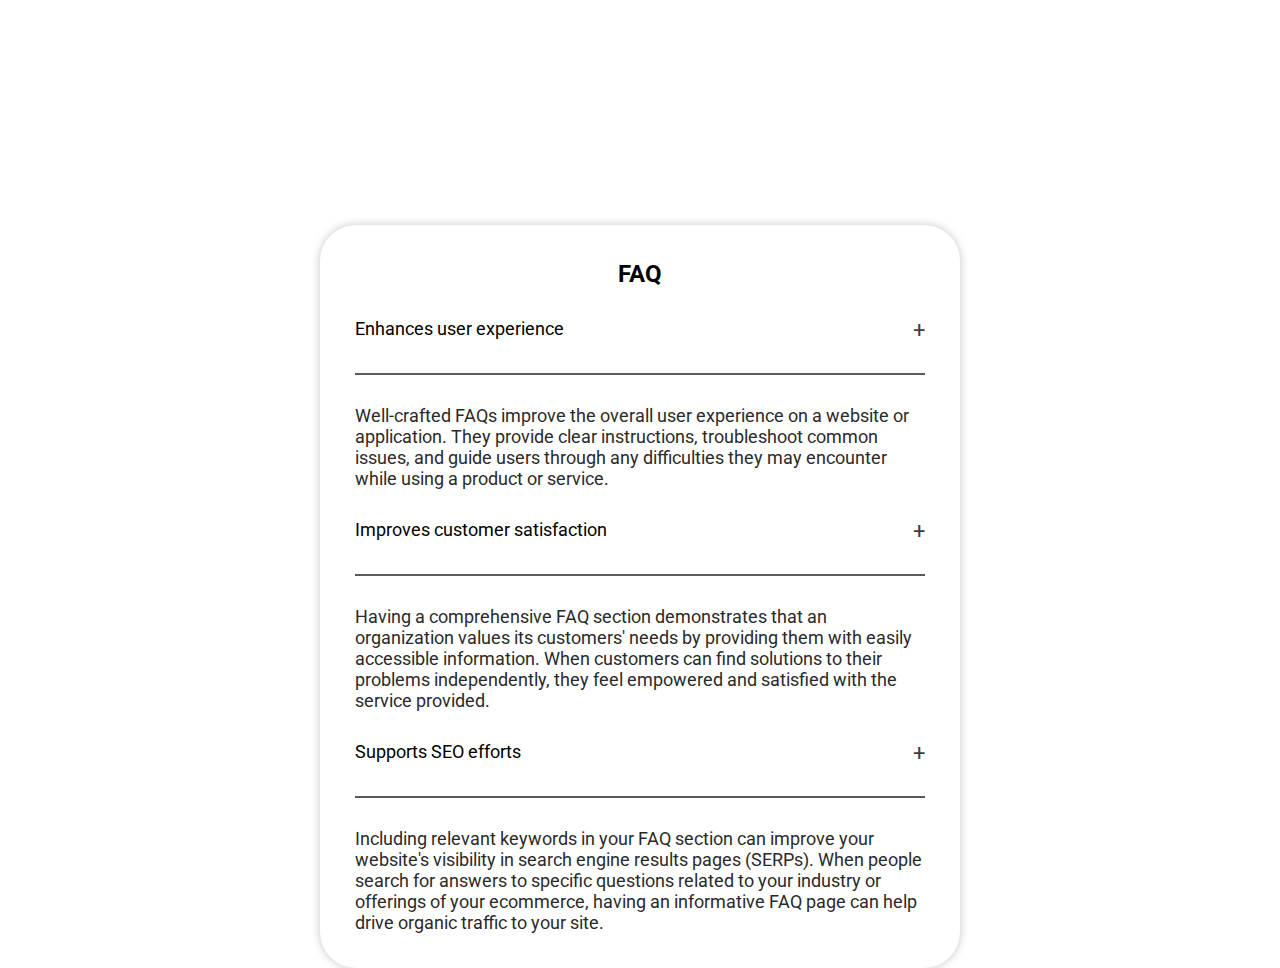
==== DOM-project-3/index.html @ 271bd049 "not working markup" ====
<!DOCTYPE html>
<html lang="en">
  <head>
    <meta charset="UTF-8" />
    <meta name="viewport" content="width=device-width, initial-scale=1.0" />
    <link rel="preconnect" href="https://fonts.googleapis.com" />
    <link rel="preconnect" href="https://fonts.gstatic.com" crossorigin />
    <link
      href="https://fonts.googleapis.com/css2?family=Roboto:ital,wght@0,100;0,300;0,400;0,500;0,700;0,900;1,100;1,300;1,400;1,500;1,700;1,900&display=swap"
      rel="stylesheet"
    />
    <link rel="stylesheet" href="style.css" />
    <script src="script.js" defer></script>
    <title>Document</title>
  </head>
  <body>
    <div id="faq">
      <div class="title">FAQ</div>
      <div id="bar">
        <div id="bar-cover">
          <div id="bar-title bar-btn">Enhances user experience</div>
          <button id="bar-btn">+</button>
        </div>
        <div id="bar-content">
          Well-crafted FAQs improve the overall user experience on a website or
          application. They provide clear instructions, troubleshoot common
          issues, and guide users through any difficulties they may encounter
          while using a product or service.
        </div>
      </div>
      <div id="bar">
        <div id="bar-cover">
          <div id="bar-title bar-btn">Improves customer satisfaction</div>
          <button id="bar-btn">+</button>
        </div>

        <div id="bar-content">
          Having a comprehensive FAQ section demonstrates that an organization
          values its customers' needs by providing them with easily accessible
          information. When customers can find solutions to their problems
          independently, they feel empowered and satisfied with the service
          provided.
        </div>
      </div>
      <div id="bar">
        <div id="bar-cover">
          <div id="bar-title bar-btn">Supports SEO efforts</div>
          <button id="bar-btn">+</button>
        </div>

        <div id="bar-content">
          Including relevant keywords in your FAQ section can improve your
          website's visibility in search engine results pages (SERPs). When
          people search for answers to specific questions related to your
          industry or offerings of your ecommerce, having an informative FAQ
          page can help drive organic traffic to your site.
        </div>
      </div>
    </div>
  </body>
</html>
---- DOM-project-3/style.css ----
* {
  margin: 0;
  padding: 0;
  box-sizing: border-box;
  font-family: "Roboto";
  font-size: 18px;
}

body {
  width: 100vw;
  height: 100vh;
}

#faq {
  width: 50%;
  padding: 35px;
  border-radius: 2rem;
  box-shadow: 0 0 10px 0 #0000003a;
  position: relative;
  top: 25%;
  left: 25%;
}

.title {
  font-size: 24px;
  font-weight: bold;
  text-align: center;
}

button {
  border: none;
  background-color: white;
  font-size: 22px;
  color: rgb(62, 62, 62);
  padding-bottom: 30px;
  cursor: pointer;
}

#bar-cover {
  display: flex;
  justify-content: space-between;
  background-color: white;
  border-bottom: 2px #2a2a2ac4 solid;
  margin: 30px 0;
  z-index: 1;
  cursor: pointer;
}

#bar-title {
  margin: 30px 0 10px 0;
  color: #2a2a2a;
}

#bar-content {
  color: #2a2a2a;
}


/*  */

.hide{
    display: none;
}
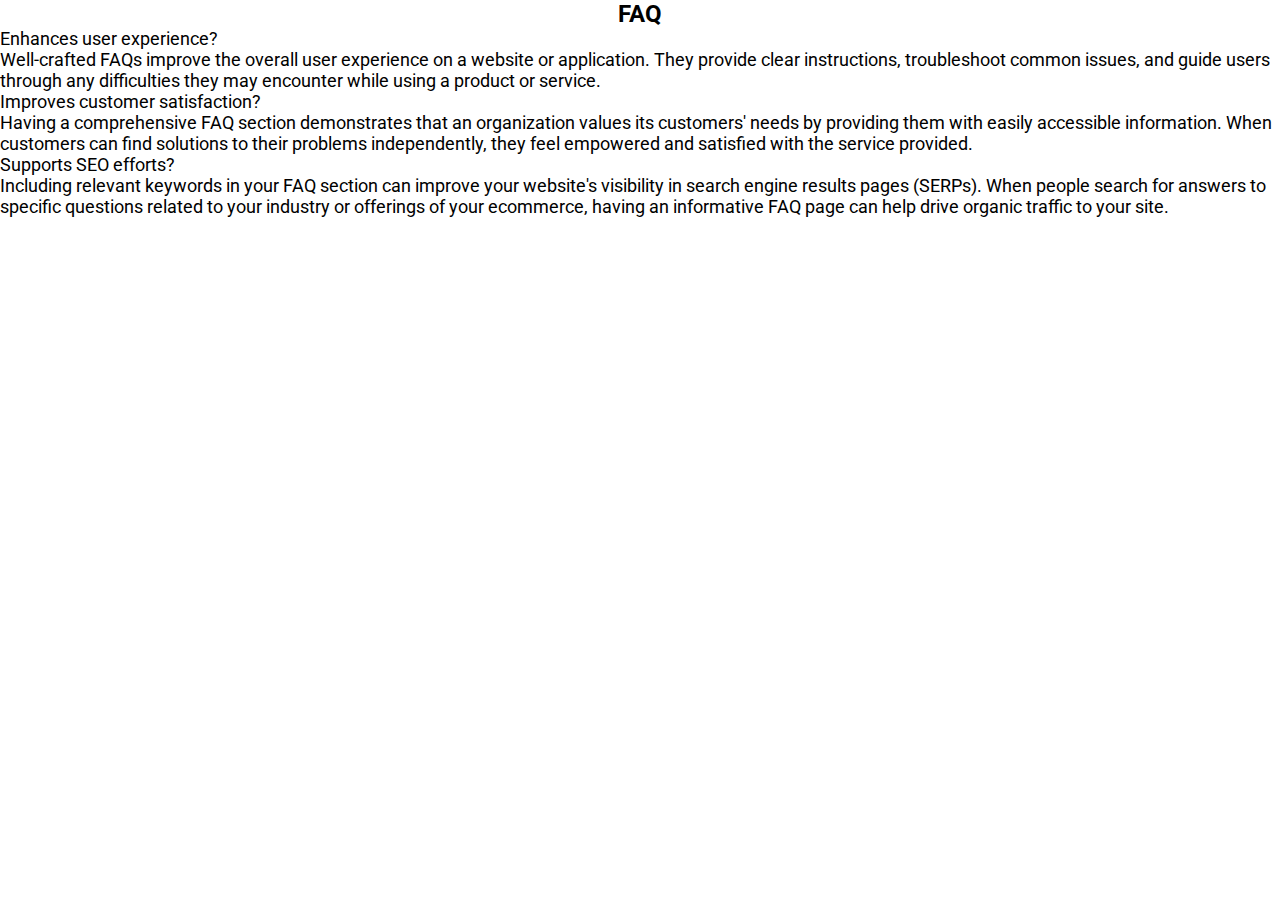
==== commit a5a75909: "changed markup draft, id to classes and their names" ====
--- a/DOM-project-3/index.html
+++ b/DOM-project-3/index.html
@@ -14,27 +14,22 @@
     <title>Document</title>
   </head>
   <body>
-    <div id="faq">
-      <div class="title">FAQ</div>
-      <div id="bar">
-        <div id="bar-cover">
-          <div id="bar-title bar-btn">Enhances user experience</div>
-          <button id="bar-btn">+</button>
-        </div>
-        <div id="bar-content">
+    <div class="accordian">
+      <h2 class="title">FAQ</h2>
+      <div class="content-container">
+        <div class="question">Enhances user experience?</div>
+
+        <div class="answer">
           Well-crafted FAQs improve the overall user experience on a website or
           application. They provide clear instructions, troubleshoot common
           issues, and guide users through any difficulties they may encounter
           while using a product or service.
         </div>
       </div>
-      <div id="bar">
-        <div id="bar-cover">
-          <div id="bar-title bar-btn">Improves customer satisfaction</div>
-          <button id="bar-btn">+</button>
-        </div>
+      <div class="content-container">
+        <div class="question">Improves customer satisfaction?</div>
 
-        <div id="bar-content">
+        <div class="answer">
           Having a comprehensive FAQ section demonstrates that an organization
           values its customers' needs by providing them with easily accessible
           information. When customers can find solutions to their problems
@@ -42,13 +37,10 @@
           provided.
         </div>
       </div>
-      <div id="bar">
-        <div id="bar-cover">
-          <div id="bar-title bar-btn">Supports SEO efforts</div>
-          <button id="bar-btn">+</button>
-        </div>
+      <div class="content-container">
+        <div class="question">Supports SEO efforts?</div>
 
-        <div id="bar-content">
+        <div class="answer">
           Including relevant keywords in your FAQ section can improve your
           website's visibility in search engine results pages (SERPs). When
           people search for answers to specific questions related to your
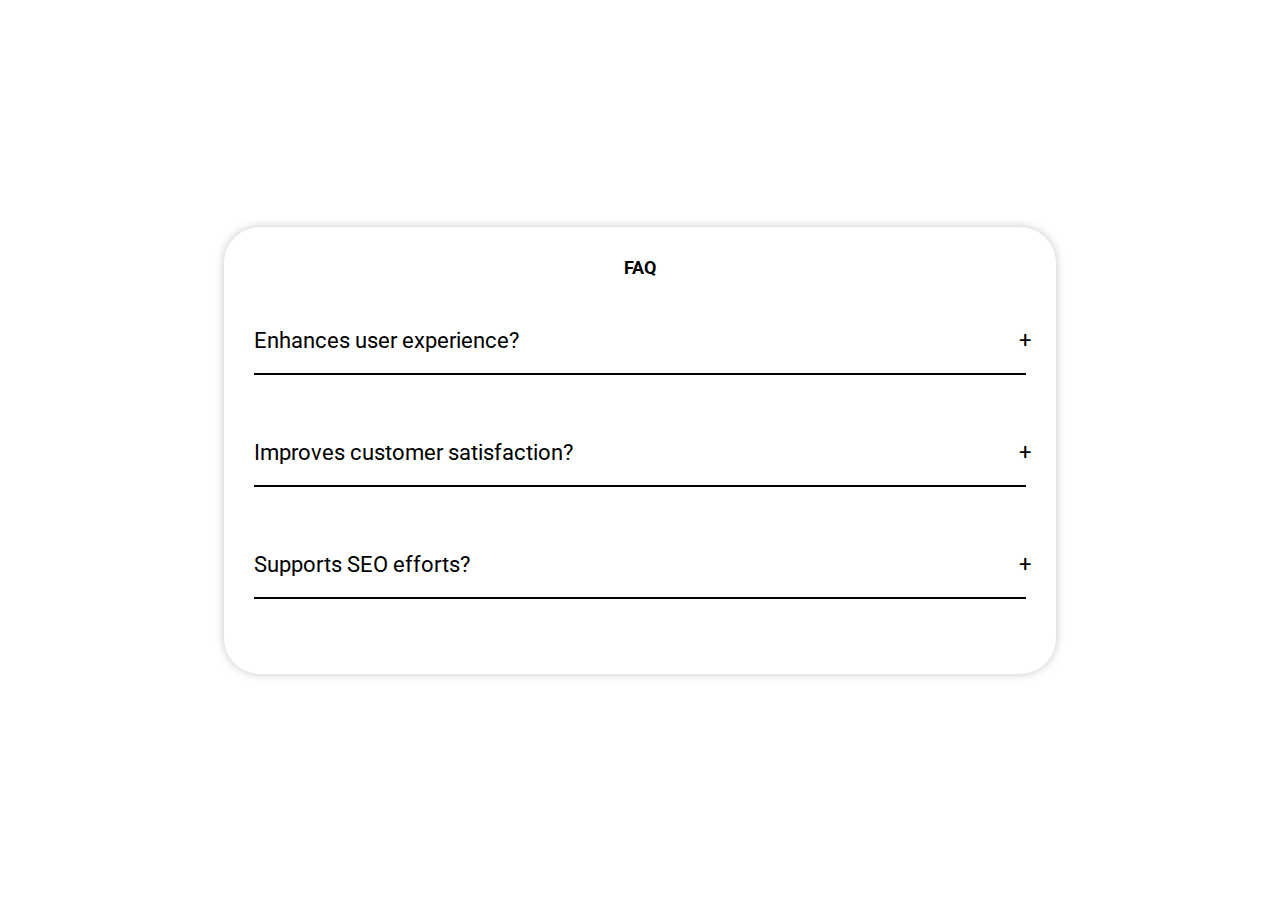
==== commit 2e122f57: "fixed type with accordion class" ====
--- a/DOM-project-3/index.html
+++ b/DOM-project-3/index.html
@@ -14,7 +14,7 @@
     <title>Document</title>
   </head>
   <body>
-    <div class="accordian">
+    <div class="accordion">
       <h2 class="title">FAQ</h2>
       <div class="content-container">
         <div class="question">Enhances user experience?</div>
--- a/DOM-project-3/style.css
+++ b/DOM-project-3/style.css
@@ -7,59 +7,65 @@
 }
 
 body {
-  width: 100vw;
+  background-image: url("https://os-taxi.ru/wp-content/uploads/2021/09/voprosy-agregatoram.jpg");
+  background-position: center;
+  background-repeat: no-repeat;
+  background-size: cover;
   height: 100vh;
+  display: flex;
+  justify-content: center;
+  align-items: center;
 }
 
-#faq {
-  width: 50%;
-  padding: 35px;
+.accordion {
+  width: 65%;
+  padding: 30px;
   border-radius: 2rem;
+  background-color: #ffffff;
   box-shadow: 0 0 10px 0 #0000003a;
-  position: relative;
-  top: 25%;
-  left: 25%;
 }
 
-.title {
-  font-size: 24px;
-  font-weight: bold;
+.accordion .title {
   text-align: center;
+  margin-bottom: 30px;
 }
 
-button {
-  border: none;
+
+.accordion .content-container {
   background-color: white;
-  font-size: 22px;
-  color: rgb(62, 62, 62);
-  padding-bottom: 30px;
-  cursor: pointer;
-}
-
-#bar-cover {
-  display: flex;
-  justify-content: space-between;
-  background-color: white;
-  border-bottom: 2px #2a2a2ac4 solid;
-  margin: 30px 0;
+  margin-bottom: 30px;
   z-index: 1;
   cursor: pointer;
 }
 
-#bar-title {
-  margin: 30px 0 10px 0;
-  color: #2a2a2a;
+.question {
+    border-bottom: 2px black solid;
+    padding: 20px 0;
+    font-size: 22px;
+    cursor: pointer;
+
+    position: relative;
 }
 
-#bar-content {
-  color: #2a2a2a;
+.question::after{
+    content: '+';
+    position: absolute;
+    right: -5px;
 }
 
+.content-container .answer {
+    padding-top: 15px;
+    font-size: 22px;
+    line-height: 1.5;
+    width: 100%;
+
+    height: 0px;
+    overflow: hidden;
+    transition: .5s;
+}
 
 /*  */
 
-.hide{
-    display: none;
+.hide {
+  display: none;
 }
-
-
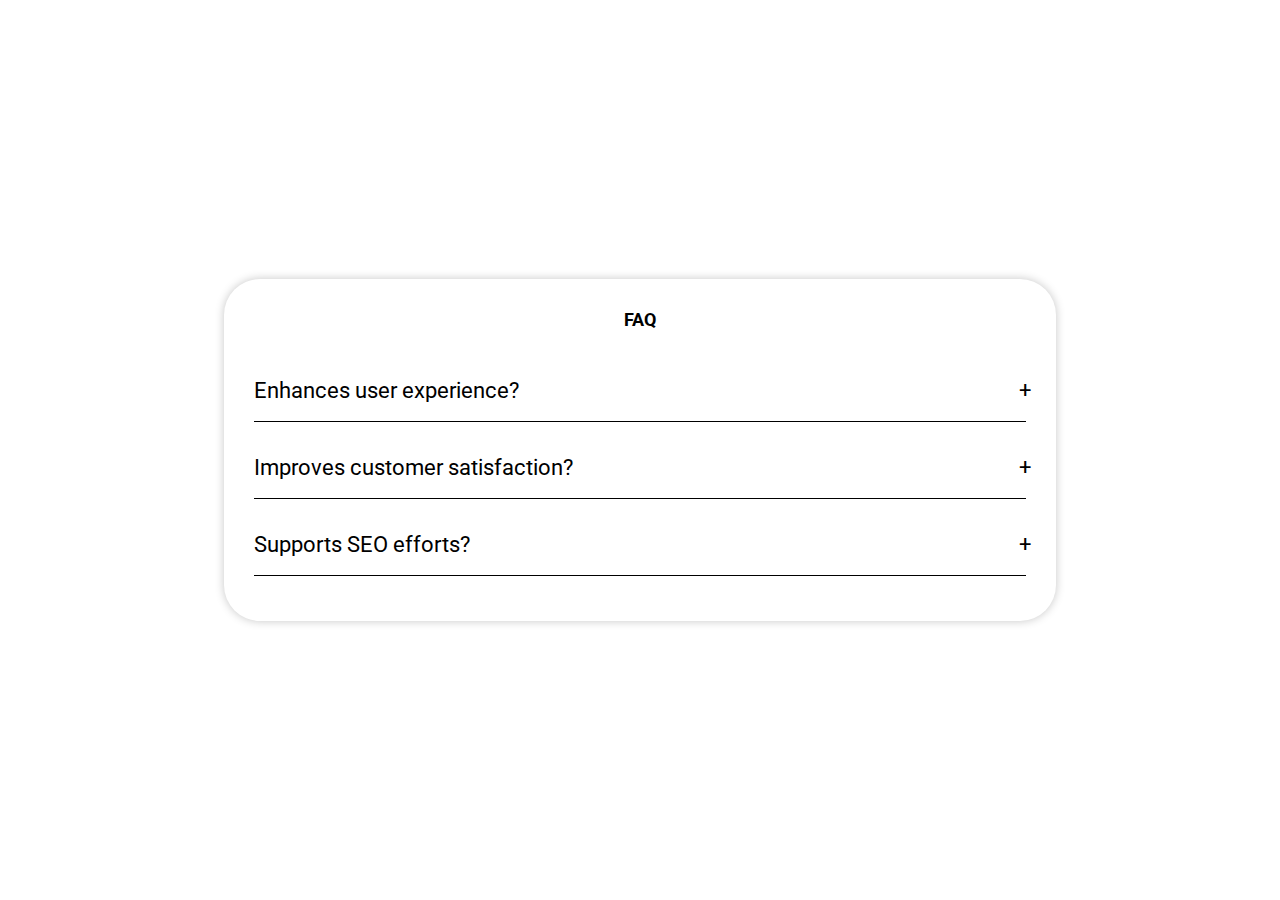
==== commit afa720d4: "integrated js file and add class into css" ====
--- a/DOM-project-3/index.html
+++ b/DOM-project-3/index.html
@@ -9,16 +9,15 @@
       href="https://fonts.googleapis.com/css2?family=Roboto:ital,wght@0,100;0,300;0,400;0,500;0,700;0,900;1,100;1,300;1,400;1,500;1,700;1,900&display=swap"
       rel="stylesheet"
     />
+    <script src="script.js" defer></script>
     <link rel="stylesheet" href="style.css" />
-    <script src="script.js" defer></script>
     <title>Document</title>
   </head>
   <body>
     <div class="accordion">
-      <h2 class="title">FAQ</h2>
+      <h2 class="accordion-title">FAQ</h2>
       <div class="content-container">
         <div class="question">Enhances user experience?</div>
-
         <div class="answer">
           Well-crafted FAQs improve the overall user experience on a website or
           application. They provide clear instructions, troubleshoot common
@@ -26,9 +25,9 @@
           while using a product or service.
         </div>
       </div>
+
       <div class="content-container">
         <div class="question">Improves customer satisfaction?</div>
-
         <div class="answer">
           Having a comprehensive FAQ section demonstrates that an organization
           values its customers' needs by providing them with easily accessible
@@ -37,9 +36,9 @@
           provided.
         </div>
       </div>
+
       <div class="content-container">
         <div class="question">Supports SEO efforts?</div>
-
         <div class="answer">
           Including relevant keywords in your FAQ section can improve your
           website's visibility in search engine results pages (SERPs). When
--- a/DOM-project-3/style.css
+++ b/DOM-project-3/style.css
@@ -25,47 +25,39 @@
   box-shadow: 0 0 10px 0 #0000003a;
 }
 
-.accordion .title {
+.accordion .accordion-title {
+  margin-bottom: 30px;
   text-align: center;
-  margin-bottom: 30px;
 }
 
+.accordion .content-container .question {
+  padding: 18px 0;
+  font-size: 22px;
+  cursor: pointer;
+  border-bottom: 1px #000000 solid;
 
-.accordion .content-container {
-  background-color: white;
-  margin-bottom: 30px;
-  z-index: 1;
-  cursor: pointer;
+  position: relative;
 }
 
-.question {
-    border-bottom: 2px black solid;
-    padding: 20px 0;
-    font-size: 22px;
-    cursor: pointer;
-
-    position: relative;
+.accordion .content-container .question::after {
+  content: "+";
+  position: absolute;
+  right: -5px;
 }
 
-.question::after{
-    content: '+';
-    position: absolute;
-    right: -5px;
+.accordion .content-container .answer {
+  padding-top: 15px;
+  font-size: 22px;
+  line-height: 1.5;
+  width: 100%;
+
+  height: 0px;
+  overflow: hidden;
+  transition: 0.5s;
 }
 
-.content-container .answer {
-    padding-top: 15px;
-    font-size: 22px;
-    line-height: 1.5;
-    width: 100%;
+/* Javascript Styling Link */
 
-    height: 0px;
-    overflow: hidden;
-    transition: .5s;
+.accordion .content-container.active .answer {
+  height: 150px;
 }
-
-/*  */
-
-.hide {
-  display: none;
-}
